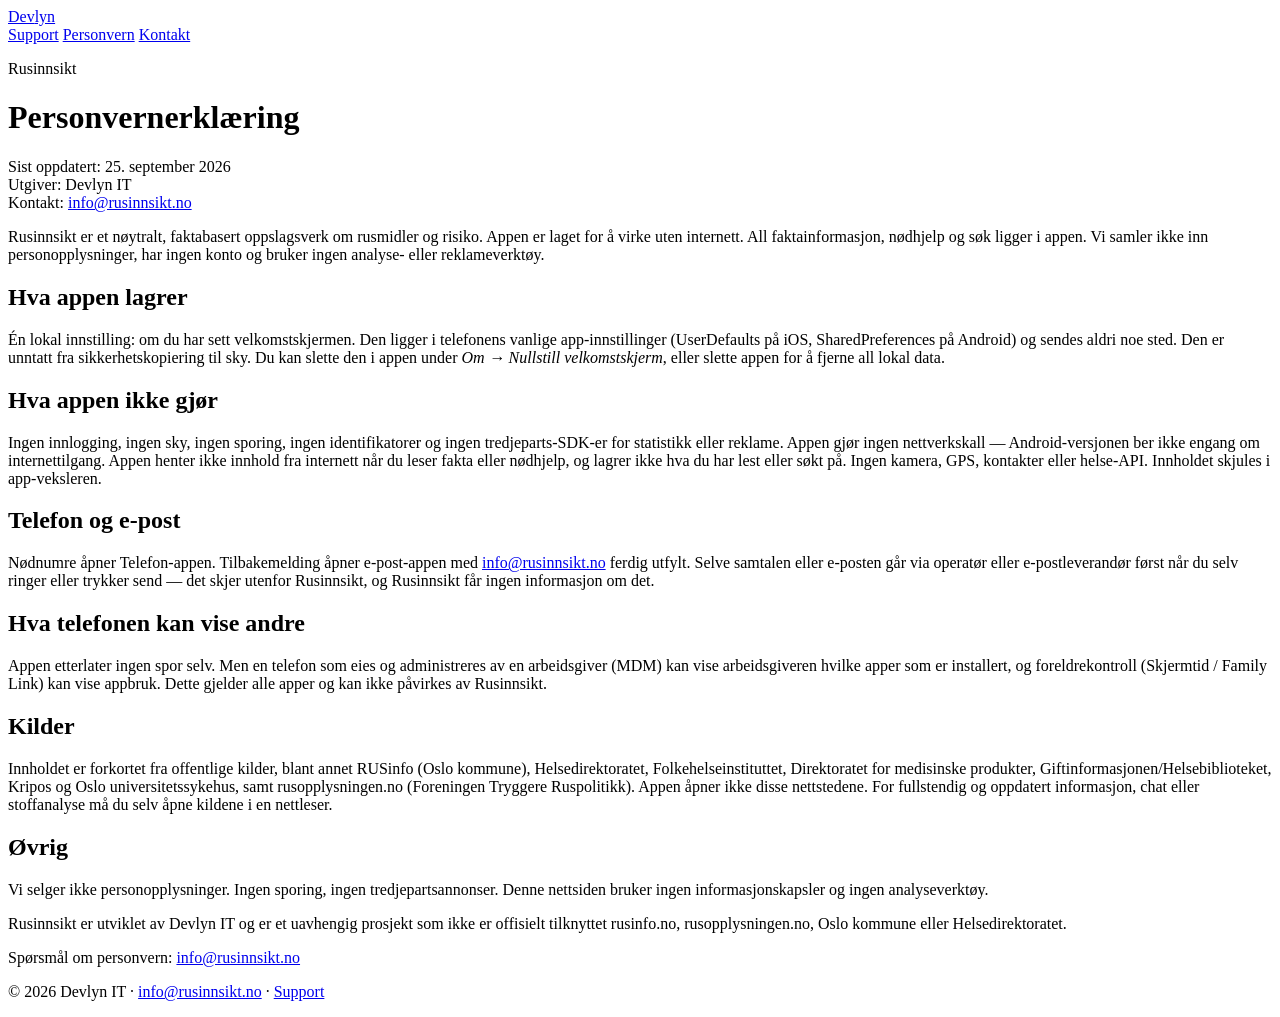
==== docs/devlyn-site/rusinnsikt/personvern/index.html @ 15efd3a3 "Support- og personvernsider for devlyn.no/rusinnsikt/ (erstatter Google Sites) - docs/devlyn-site/ru" ====
<!DOCTYPE html>
<html lang="no">
<head>
  <meta charset="utf-8">
  <meta name="viewport" content="width=device-width, initial-scale=1">
  <title>Personvernerklæring — Rusinnsikt</title>
  <meta name="description" content="Personvernerklæring for Rusinnsikt-appen: ingen innsamling av personopplysninger, ingen konto, ingen sporing, ingen nettverkskall. Utgiver: Devlyn IT.">
  <link rel="canonical" href="https://devlyn.no/rusinnsikt/personvern/">
  <link rel="icon" href="/favicon-32.png" sizes="32x32">
  <link rel="apple-touch-icon" href="/apple-touch-icon.png">
  <meta property="og:title" content="Personvernerklæring — Rusinnsikt">
  <meta property="og:description" content="Ingen innsamling, ingen konto, ingen sporing, ingen nettverkskall.">
  <meta property="og:url" content="https://devlyn.no/rusinnsikt/personvern/">
  <meta property="og:type" content="website">
  <link rel="preconnect" href="https://fonts.googleapis.com">
  <link rel="preconnect" href="https://fonts.gstatic.com" crossorigin>
  <link rel="stylesheet" href="https://fonts.googleapis.com/css2?family=Instrument+Sans:ital,wght@0,400..700;1,400..700&family=IBM+Plex+Mono:wght@400;500&display=swap">
  <link rel="stylesheet" href="/rusinnsikt/rusinnsikt.css">
</head>
<body>
  <header class="top">
    <a class="brand" href="/">Dev<span>lyn</span></a>
    <nav aria-label="Sider">
      <a href="/rusinnsikt/">Support</a>
      <a href="/rusinnsikt/personvern/" aria-current="page">Personvern</a>
      <a class="cta" href="mailto:info@rusinnsikt.no">Kontakt</a>
    </nav>
  </header>

  <main class="doc">
    <p class="eyebrow">Rusinnsikt</p>
    <h1>Personvernerklæring</h1>
    <p class="meta">Sist oppdatert: 25. september 2026<br>
    Utgiver: Devlyn IT<br>
    Kontakt: <a href="mailto:info@rusinnsikt.no">info@rusinnsikt.no</a></p>

    <p class="lead">Rusinnsikt er et nøytralt, faktabasert oppslagsverk om rusmidler og risiko. Appen er laget for å virke uten internett. All faktainformasjon, nødhjelp og søk ligger i appen. Vi samler ikke inn personopplysninger, har ingen konto og bruker ingen analyse- eller reklameverktøy.</p>

    <h2>Hva appen lagrer</h2>
    <p>Én lokal innstilling: om du har sett velkomstskjermen. Den ligger i telefonens vanlige app-innstillinger (UserDefaults på iOS, SharedPreferences på Android) og sendes aldri noe sted. Den er unntatt fra sikkerhetskopiering til sky. Du kan slette den i appen under <em>Om → Nullstill velkomstskjerm</em>, eller slette appen for å fjerne all lokal data.</p>

    <h2>Hva appen ikke gjør</h2>
    <p>Ingen innlogging, ingen sky, ingen sporing, ingen identifikatorer og ingen tredjeparts-SDK-er for statistikk eller reklame. Appen gjør ingen nettverkskall — Android-versjonen ber ikke engang om internettilgang. Appen henter ikke innhold fra internett når du leser fakta eller nødhjelp, og lagrer ikke hva du har lest eller søkt på. Ingen kamera, GPS, kontakter eller helse-API. Innholdet skjules i app-veksleren.</p>

    <h2>Telefon og e-post</h2>
    <p>Nødnumre åpner Telefon-appen. Tilbakemelding åpner e-post-appen med <a href="mailto:info@rusinnsikt.no">info@rusinnsikt.no</a> ferdig utfylt. Selve samtalen eller e-posten går via operatør eller e-postleverandør først når du selv ringer eller trykker send — det skjer utenfor Rusinnsikt, og Rusinnsikt får ingen informasjon om det.</p>

    <h2>Hva telefonen kan vise andre</h2>
    <p>Appen etterlater ingen spor selv. Men en telefon som eies og administreres av en arbeidsgiver (MDM) kan vise arbeidsgiveren hvilke apper som er installert, og foreldrekontroll (Skjermtid / Family Link) kan vise appbruk. Dette gjelder alle apper og kan ikke påvirkes av Rusinnsikt.</p>

    <h2>Kilder</h2>
    <p>Innholdet er forkortet fra offentlige kilder, blant annet RUSinfo (Oslo kommune), Helsedirektoratet, Folkehelseinstituttet, Direktoratet for medisinske produkter, Giftinformasjonen/Helsebiblioteket, Kripos og Oslo universitetssykehus, samt rusopplysningen.no (Foreningen Tryggere Ruspolitikk). Appen åpner ikke disse nettstedene. For fullstendig og oppdatert informasjon, chat eller stoffanalyse må du selv åpne kildene i en nettleser.</p>

    <h2>Øvrig</h2>
    <p>Vi selger ikke personopplysninger. Ingen sporing, ingen tredjepartsannonser. Denne nettsiden bruker ingen informasjonskapsler og ingen analyseverktøy.</p>
    <p>Rusinnsikt er utviklet av Devlyn IT og er et uavhengig prosjekt som ikke er offisielt tilknyttet rusinfo.no, rusopplysningen.no, Oslo kommune eller Helsedirektoratet.</p>
    <p>Spørsmål om personvern: <a href="mailto:info@rusinnsikt.no">info@rusinnsikt.no</a></p>
  </main>

  <footer>
    <p>© 2026 Devlyn IT · <a href="mailto:info@rusinnsikt.no">info@rusinnsikt.no</a> · <a href="/rusinnsikt/">Support</a></p>
  </footer>
</body>
</html>
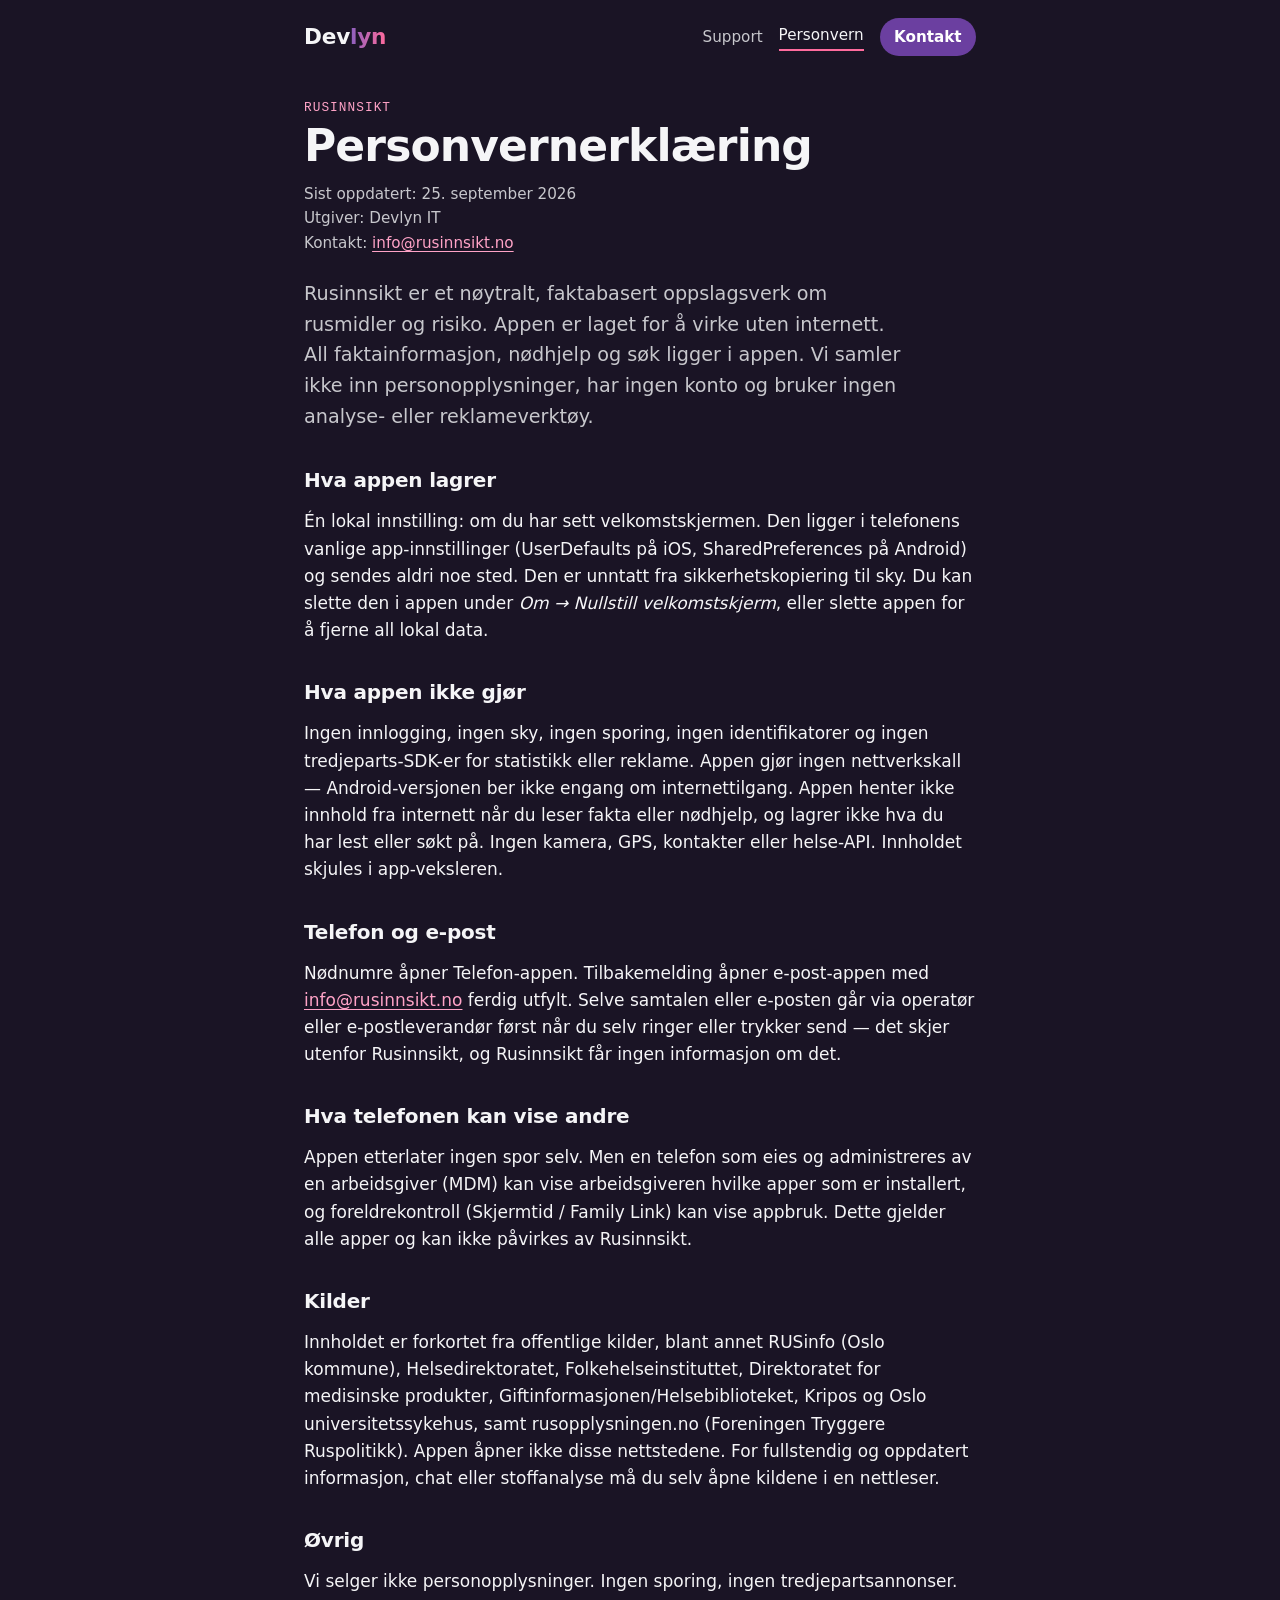
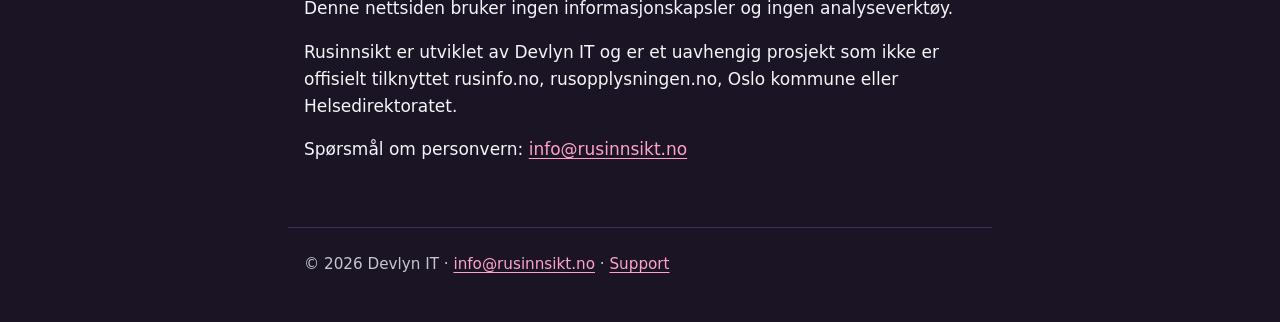
==== commit d20940d0: "devlyn-site: CSS inlinet i sidene, relative lenker – to selvstendige HTML-filer Co-Authored-By: Clau" ====
--- a/docs/devlyn-site/rusinnsikt/personvern/index.html
+++ b/docs/devlyn-site/rusinnsikt/personvern/index.html
@@ -15,14 +15,106 @@
   <link rel="preconnect" href="https://fonts.googleapis.com">
   <link rel="preconnect" href="https://fonts.gstatic.com" crossorigin>
   <link rel="stylesheet" href="https://fonts.googleapis.com/css2?family=Instrument+Sans:ital,wght@0,400..700;1,400..700&family=IBM+Plex+Mono:wght@400;500&display=swap">
-  <link rel="stylesheet" href="/rusinnsikt/rusinnsikt.css">
+  <style>
+/* Rusinnsikt – support og personvern på devlyn.no. Følger devlyn.no sitt fargesystem. */
+:root {
+  --primary: #6b3fa0;
+  --primary-light: #8b5fbf;
+  --primary-dark: #4a2670;
+  --accent: #ff6b9d;
+  --accent-light: #ffa3c7;
+  --text-primary: #f5f5f7;
+  --text-secondary: #c7c7cc;
+  --bg-primary: #1a1425;
+  --bg-secondary: #2a1f40;
+  --bg-tertiary: #3d2f5c;
+  --line: #3d2f5c;
+  --ok: #7ed6a5;
+  --font: 'Instrument Sans', system-ui, -apple-system, sans-serif;
+  --mono: 'IBM Plex Mono', ui-monospace, monospace;
+}
+
+* { box-sizing: border-box; }
+html { color-scheme: dark; }
+body {
+  margin: 0;
+  font-family: var(--font);
+  font-size: 1.0625rem;
+  line-height: 1.6;
+  color: var(--text-primary);
+  background: var(--bg-primary);
+  -webkit-font-smoothing: antialiased;
+}
+a { color: var(--accent-light); text-decoration-thickness: 1px; text-underline-offset: 3px; }
+a:hover { color: var(--accent); }
+a:focus-visible, summary:focus-visible { outline: 2px solid var(--accent); outline-offset: 3px; border-radius: 4px; }
+
+/* Header */
+.top {
+  display: flex; align-items: center; justify-content: space-between; gap: 1rem;
+  max-width: 44rem; margin: 0 auto; padding: 1.1rem 1rem;
+}
+.brand { font-weight: 700; font-size: 1.35rem; letter-spacing: -0.01em; color: var(--text-primary); text-decoration: none; }
+.brand span { background: linear-gradient(90deg, var(--primary-light), var(--accent)); -webkit-background-clip: text; background-clip: text; color: transparent; }
+.top nav { display: flex; gap: 0.25rem 1rem; align-items: center; flex-wrap: wrap; justify-content: flex-end; }
+.top nav a { color: var(--text-secondary); text-decoration: none; font-size: 0.95rem; }
+.top nav a[aria-current="page"] { color: var(--text-primary); border-bottom: 2px solid var(--accent); padding-bottom: 2px; }
+.top nav a.cta { background: var(--primary); color: #fff; padding: 0.45rem 0.9rem; border-radius: 999px; font-weight: 600; }
+.top nav a.cta:hover { background: var(--primary-light); }
+
+/* Layout */
+main { max-width: 44rem; margin: 0 auto; padding: 1rem 1rem 3rem; }
+section + section { margin-top: 3rem; padding-top: 2.25rem; border-top: 1px solid var(--line); }
+h1 { font-size: clamp(2rem, 6vw, 2.75rem); line-height: 1.1; letter-spacing: -0.02em; margin: 0.2rem 0 0.75rem; text-wrap: balance; }
+h2 { font-size: 1.45rem; letter-spacing: -0.01em; margin: 0 0 0.75rem; text-wrap: balance; }
+h3 { font-size: 1.05rem; margin: 1.75rem 0 0.5rem; color: var(--text-secondary); text-transform: uppercase; letter-spacing: 0.06em; font-weight: 600; }
+p { margin: 0 0 1rem; }
+.eyebrow { font-family: var(--mono); font-size: 0.8rem; letter-spacing: 0.08em; text-transform: uppercase; color: var(--accent-light); margin: 0.5rem 0 0; }
+.lead { font-size: 1.2rem; color: var(--text-secondary); max-width: 38rem; }
+.muted { color: var(--text-secondary); font-size: 0.9rem; }
+
+/* Hero facts */
+.facts { display: grid; grid-template-columns: repeat(2, 1fr); gap: 0.75rem; margin: 1.5rem 0; padding: 0; }
+@media (max-width: 480px) { .facts { grid-template-columns: 1fr; } }
+.facts div { background: var(--bg-secondary); border: 1px solid var(--line); border-radius: 12px; padding: 0.9rem 1rem; }
+.facts dt { font-family: var(--mono); font-size: 0.72rem; letter-spacing: 0.08em; text-transform: uppercase; color: var(--text-secondary); margin-bottom: 0.25rem; }
+.facts dd { margin: 0; font-weight: 500; }
+.emergency { background: var(--bg-tertiary); border-left: 4px solid var(--accent); border-radius: 8px; padding: 0.8rem 1rem; font-size: 1rem; }
+.emergency strong { font-variant-numeric: tabular-nums; white-space: nowrap; }
+
+/* FAQ */
+details { border: 1px solid var(--line); border-radius: 10px; background: var(--bg-secondary); margin: 0 0 0.6rem; }
+summary { cursor: pointer; padding: 0.85rem 1rem; font-weight: 600; list-style: none; display: flex; justify-content: space-between; gap: 1rem; }
+summary::-webkit-details-marker { display: none; }
+summary::after { content: "+"; font-family: var(--mono); color: var(--accent-light); flex: none; }
+details[open] summary::after { content: "–"; }
+details p { padding: 0 1rem 0.9rem; margin: 0; color: var(--text-secondary); }
+
+/* Checklist */
+.checks { list-style: none; padding: 0; margin: 0 0 1.25rem; display: grid; gap: 0.5rem; }
+.checks li { padding-left: 1.75rem; position: relative; }
+.checks li::before { content: "✓"; position: absolute; left: 0; color: var(--ok); font-weight: 700; }
+.button { display: inline-block; background: var(--primary); color: #fff; text-decoration: none; padding: 0.65rem 1.1rem; border-radius: 999px; font-weight: 600; }
+.button:hover { background: var(--primary-light); color: #fff; }
+
+/* Document pages */
+.doc .meta { color: var(--text-secondary); font-size: 0.95rem; margin-bottom: 1.5rem; }
+.doc h2 { margin-top: 2rem; font-size: 1.25rem; }
+
+/* Footer */
+footer { max-width: 44rem; margin: 0 auto; padding: 1.5rem 1rem 2.5rem; border-top: 1px solid var(--line); color: var(--text-secondary); font-size: 0.95rem; }
+footer p { margin: 0 0 0.35rem; }
+
+@media (prefers-reduced-motion: no-preference) { details { transition: background 0.15s; } }
+@media (max-width: 480px) { .top { flex-direction: column; align-items: flex-start; } .top nav { justify-content: flex-start; } }
+</style>
 </head>
 <body>
   <header class="top">
     <a class="brand" href="/">Dev<span>lyn</span></a>
     <nav aria-label="Sider">
-      <a href="/rusinnsikt/">Support</a>
-      <a href="/rusinnsikt/personvern/" aria-current="page">Personvern</a>
+      <a href="../">Support</a>
+      <a href="./" aria-current="page">Personvern</a>
       <a class="cta" href="mailto:info@rusinnsikt.no">Kontakt</a>
     </nav>
   </header>
@@ -58,7 +150,7 @@
   </main>
 
   <footer>
-    <p>© 2026 Devlyn IT · <a href="mailto:info@rusinnsikt.no">info@rusinnsikt.no</a> · <a href="/rusinnsikt/">Support</a></p>
+    <p>© 2026 Devlyn IT · <a href="mailto:info@rusinnsikt.no">info@rusinnsikt.no</a> · <a href="../">Support</a></p>
   </footer>
 </body>
 </html>
